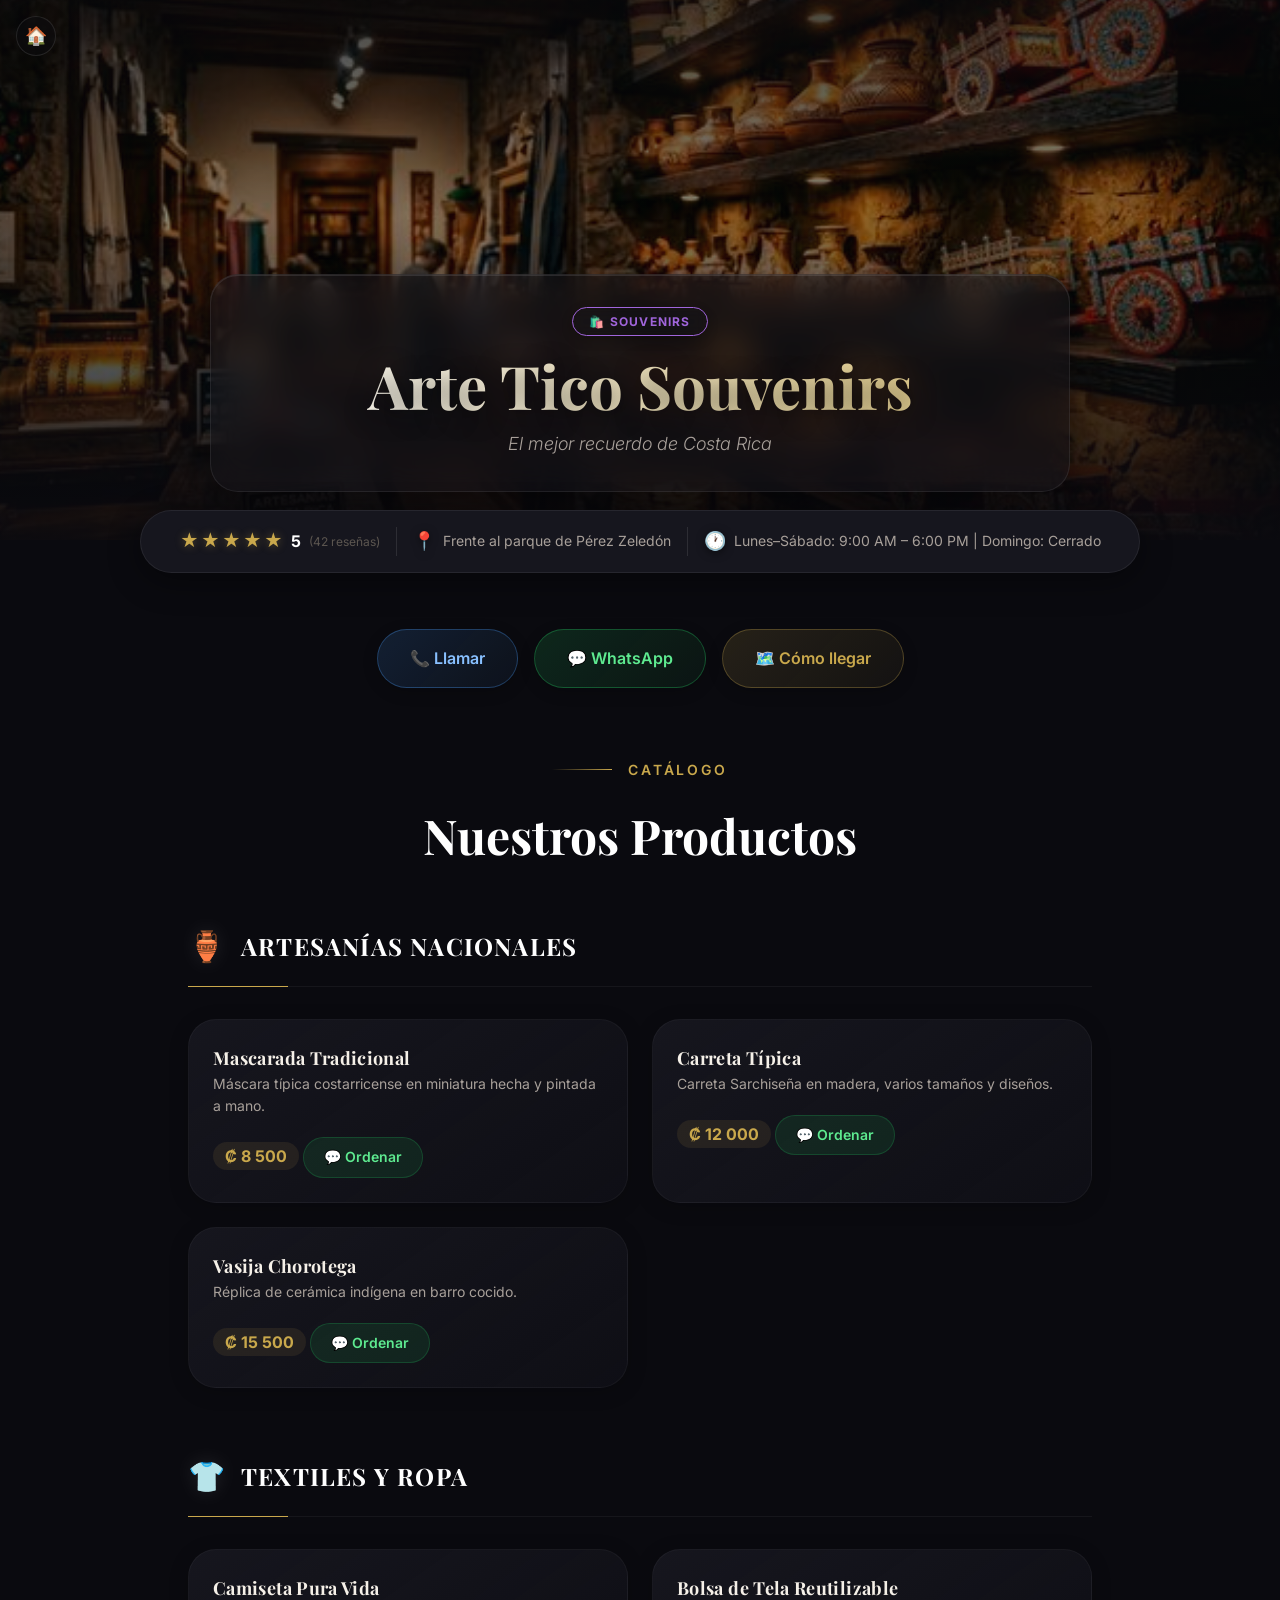
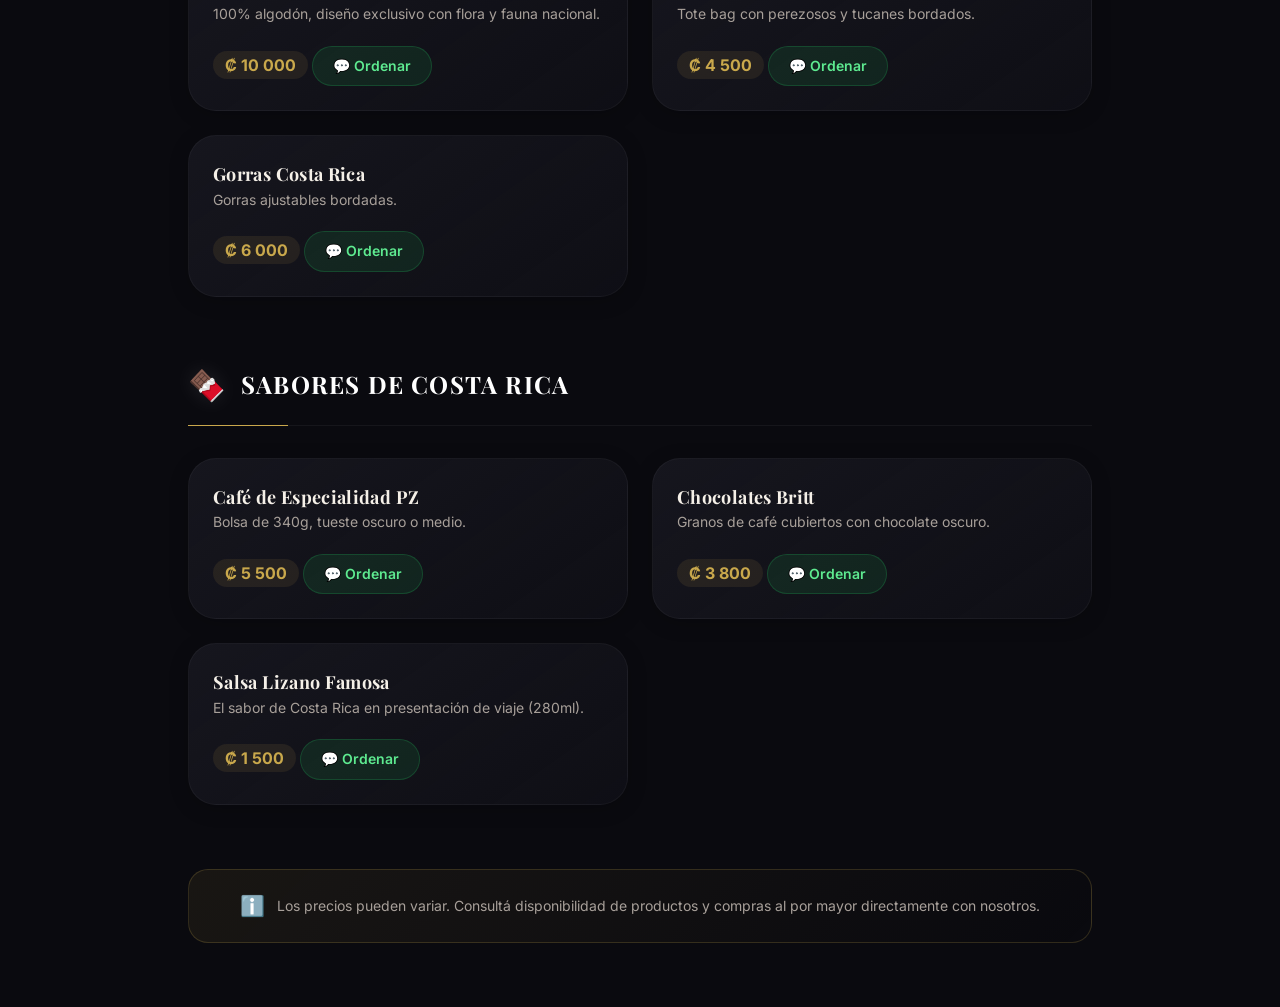
==== arte-tico-souvenirs/index.html @ e00888d3 "Inicio demo guía pz" ====
<!doctype html>
<html lang="es">
  <head>
    <meta charset="UTF-8" />
    <meta name="viewport" content="width=device-width, initial-scale=1.0" />
    <meta name="description" content="" />
    <!-- set by restaurant.js -->
    <meta property="og:type" content="website" />
    <title>Arte Tico Souvenirs | Guía de Restaurantes PZ</title>
    <link
      rel="icon"
      href="data:image/svg+xml,<svg xmlns='http://www.w3.org/2000/svg' viewBox='0 0 100 100'><text y='.9em' font-size='90'>🛍️</text></svg>"
    />
    <link rel="stylesheet" href="../css/restaurant.css" />

    <script>
      window.PAGE_DATA = { restaurantId: "arte-tico-souvenirs" };
    </script>
  </head>
  <body>
    <a
      href="../index.html"
      class="back-btn"
      aria-label="Ir a la página principal"
    >
      <span aria-hidden="true">🏠</span>
    </a>

    <header class="restaurant-cover" role="banner">
      <div id="coverBg"></div>
      <div class="restaurant-cover__overlay" aria-hidden="true"></div>
      <div class="restaurant-cover__content">
        <span class="restaurant-cover__category" id="coverCategory"></span>
        <h1 class="restaurant-cover__name" id="coverName"></h1>
        <p class="restaurant-cover__tagline" id="coverTagline"></p>
      </div>
    </header>

    <div
      class="info-strip"
      role="complementary"
      aria-label="Información de la tienda"
    >
      <div class="container">
        <div class="info-strip__rating info-strip__item" id="infoRating"></div>
        <div class="info-strip__item" id="infoAddress"></div>
        <div class="info-strip__item" id="infoSchedule"></div>
      </div>
    </div>

    <main class="container" id="main-content" role="main">
      <div
        class="action-btns-desktop"
        id="desktopActions"
        aria-label="Acciones de contacto"
      ></div>

      <section class="menu-section" aria-label="Catálogo de productos">
        <div class="menu-section__header">
          <div class="section-label">
            <span class="section-label__line" aria-hidden="true"></span>
            <span class="section-label__text">Catálogo</span>
          </div>
          <h2 class="menu-section__title">Nuestros Productos</h2>
        </div>
        <div id="menuContainer"></div>
        <div class="menu-note" role="note">
          <span aria-hidden="true">ℹ️</span>
          <span
            >Los precios pueden variar. Consultá disponibilidad de productos y
            compras al por mayor directamente con nosotros.</span
          >
        </div>
      </section>
    </main>

    <div class="fab-bar" role="complementary" aria-label="Contacto rápido">
      <a
        class="fab-btn fab-btn--call"
        id="fabCall"
        aria-label="Llamar a la tienda"
        >📞 Llamar</a
      >
      <a
        class="fab-btn fab-btn--whatsapp"
        id="fabWhatsApp"
        target="_blank"
        rel="noopener"
        aria-label="Contactar por WhatsApp"
        >💬 WhatsApp</a
      >
    </div>

    <script src="../data/restaurants.js"></script>
    <script src="../js/restaurant.js"></script>
  </body>
</html>
---- css/restaurant.css ----
/* ============================================================
   RESTAURANT.CSS — Página Individual de Restaurante
   Guía de Restaurantes · Pérez Zeledón
   (Rediseño Premium Elegante)
   ============================================================ */

@import url('https://fonts.googleapis.com/css2?family=Playfair+Display:ital,wght@0,400;0,600;0,700;1,400&family=Inter:wght@300;400;500;600&display=swap');
@import '../../css/variables.css';

/* ── Reset & Base ──────────────────────────────────────────── */
*, *::before, *::after { box-sizing: border-box; margin: 0; padding: 0; }
html { scroll-behavior: smooth; }

body {
  font-family: var(--font-body);
  background-color: var(--color-bg-primary);
  color: var(--color-text-primary);
  line-height: 1.6;
  -webkit-font-smoothing: antialiased;
  overflow-x: hidden;
}

img { display: block; max-width: 100%; }
a { color: inherit; text-decoration: none; }
button { cursor: pointer; border: none; background: none; font-family: inherit; }

.container {
  max-width: 1000px; /* Wider container for grid layouts */
  margin-inline: auto;
  padding-inline: var(--container-pad);
}

/* ── Back Button ─────────────────────────────────────────── */
.back-btn {
  position: fixed;
  top: var(--space-4);
  left: var(--space-4);
  z-index: 200;
  display: flex;
  align-items: center;
  justify-content: center;
  width: 40px;
  height: 40px;
  background: rgba(10, 10, 15, 0.4);
  backdrop-filter: blur(12px);
  -webkit-backdrop-filter: blur(12px);
  border: 1px solid rgba(255, 255, 255, 0.1);
  border-radius: 50%;
  font-size: var(--text-lg);
  color: var(--color-text-primary);
  transition: all var(--transition-base);
  box-shadow: 0 4px 20px rgba(0, 0, 0, 0.2);
}

.back-btn:hover {
  background: rgba(10, 10, 15, 0.8);
  border-color: var(--color-gold);
  color: var(--color-gold);
  transform: scale(1.05);
}

/* ── Cover Header ────────────────────────────────────────── */
.restaurant-cover {
  position: relative;
  height: clamp(380px, 60vh, 550px);
  overflow: hidden;
  display: flex;
  align-items: flex-end;
  justify-content: center;
}

.restaurant-cover__bg {
  position: absolute; inset: 0;
  object-fit: cover;
  width: 100%; height: 100%;
  filter: brightness(0.65) saturate(1.2);
  transform: scale(1.02);
  transition: transform var(--transition-slow);
}

.restaurant-cover__placeholder-bg {
  position: absolute; inset: 0;
  display: flex;
  align-items: center;
  justify-content: center;
  font-size: 8rem;
  background: linear-gradient(160deg, var(--color-bg-secondary), var(--color-bg-card));
  opacity: 0.8;
}

.restaurant-cover__overlay {
  position: absolute; inset: 0;
  background: linear-gradient(
    to bottom,
    rgba(10, 10, 15, 0.6) 0%,
    rgba(10, 10, 15, 0.2) 40%,
    rgba(10, 10, 15, 0.95) 100%
  );
}

/* Glassmorphism Name Card */
.restaurant-cover__content {
  position: relative;
  z-index: 2;
  width: 100%;
  max-width: 860px;
  text-align: center;
  padding: var(--space-8) var(--space-6);
  margin-bottom: var(--space-12);
  background: rgba(20, 20, 28, 0.45);
  backdrop-filter: blur(16px);
  -webkit-backdrop-filter: blur(16px);
  border: 1px solid rgba(255, 255, 255, 0.08);
  border-radius: var(--radius-xl);
  box-shadow: 0 20px 40px rgba(0, 0, 0, 0.4), inset 0 1px 0 rgba(255, 255, 255, 0.1);
  transform: translateY(20px);
  animation: floatUp 0.8s cubic-bezier(0.16, 1, 0.3, 1) forwards;
  opacity: 0;
}

@keyframes floatUp {
  to { transform: translateY(0); opacity: 1; }
}

.restaurant-cover__category {
  display: inline-flex;
  align-items: center;
  gap: var(--space-2);
  padding: var(--space-1) var(--space-4);
  border-radius: var(--radius-full);
  font-size: var(--text-xs);
  font-weight: 700;
  letter-spacing: 0.1em;
  text-transform: uppercase;
  margin-bottom: var(--space-4);
  border: 1px solid;
  backdrop-filter: blur(6px);
  box-shadow: 0 4px 12px rgba(0,0,0,0.2);
}

.restaurant-cover__name {
  font-family: var(--font-display);
  font-size: clamp(var(--text-4xl), 6vw, var(--text-6xl));
  font-weight: 700;
  line-height: 1.1;
  text-shadow: 0 4px 24px rgba(0,0,0,0.6);
  margin-bottom: var(--space-3);
  background: linear-gradient(to right, #FFF, var(--color-gold-light));
  -webkit-background-clip: text;
  -webkit-text-fill-color: transparent;
}

.restaurant-cover__tagline {
  font-size: var(--text-lg);
  color: var(--color-text-secondary);
  font-style: italic;
  font-weight: 300;
}

/* ── Info Strip ─────────────────────────────────────────── */
.info-strip {
  position: relative;
  z-index: 3;
  margin-top: -30px; /* Pulls it up into the cover */
  padding-bottom: var(--space-6);
}

.info-strip .container {
  display: flex;
  flex-wrap: wrap;
  gap: var(--space-4);
  align-items: center;
  justify-content: center;
  background: var(--color-bg-card);
  padding: var(--space-4) var(--space-8);
  border-radius: var(--radius-full);
  border: 1px solid var(--color-border-glass);
  box-shadow: 0 8px 32px rgba(0, 0, 0, 0.4);
}

.info-strip__item {
  display: flex;
  align-items: center;
  gap: var(--space-2);
  font-size: var(--text-sm);
  color: var(--color-text-secondary);
}

.info-strip__item .icon {
  font-size: var(--text-lg);
  filter: drop-shadow(0 2px 4px rgba(0,0,0,0.5));
}

.info-strip__rating {
  padding-right: var(--space-4);
  border-right: 1px solid rgba(255,255,255,0.1);
}

.info-strip__item:last-child {
  padding-left: var(--space-4);
  border-left: 1px solid rgba(255,255,255,0.1);
}

.stars {
  display: flex;
  gap: 2px;
  color: var(--color-gold);
  font-size: var(--text-lg);
  text-shadow: 0 0 10px rgba(201,168,76,0.4);
}

.info-strip__rating strong {
  font-size: var(--text-base);
  color: #FFF;
}

.info-strip__rating-count {
  font-size: var(--text-xs);
  color: var(--color-text-muted);
}

/* ── Action Buttons (Desktop) ────────────────────────────── */
.action-btns-desktop {
  display: flex;
  justify-content: center;
  gap: var(--space-4);
  flex-wrap: wrap;
  margin-block: var(--space-8) var(--space-12);
}

.btn-action {
  display: inline-flex;
  align-items: center;
  gap: var(--space-3);
  padding: var(--space-4) var(--space-8);
  border-radius: var(--radius-full);
  font-size: var(--text-base);
  font-weight: 600;
  transition: all var(--transition-spring);
  border: 1px solid transparent;
  box-shadow: 0 4px 15px rgba(0,0,0,0.2);
}

.btn-action--call {
  background: linear-gradient(135deg, rgba(74, 158, 255, 0.15), rgba(74, 158, 255, 0.05));
  border-color: rgba(74, 158, 255, 0.3);
  color: #88C0FF;
}

.btn-action--call:hover {
  background: linear-gradient(135deg, rgba(74, 158, 255, 0.25), rgba(74, 158, 255, 0.1));
  border-color: #88C0FF;
  transform: translateY(-3px);
  box-shadow: 0 10px 25px rgba(74, 158, 255, 0.25);
  color: #FFF;
}

.btn-action--whatsapp {
  background: linear-gradient(135deg, rgba(37, 211, 102, 0.15), rgba(37, 211, 102, 0.05));
  border-color: rgba(37, 211, 102, 0.3);
  color: #5EEA90;
}

.btn-action--whatsapp:hover {
  background: linear-gradient(135deg, rgba(37, 211, 102, 0.25), rgba(37, 211, 102, 0.1));
  border-color: #5EEA90;
  transform: translateY(-3px);
  box-shadow: 0 10px 25px rgba(37, 211, 102, 0.25);
  color: #FFF;
}

.btn-action--maps {
  background: linear-gradient(135deg, rgba(201, 168, 76, 0.15), rgba(201, 168, 76, 0.05));
  border-color: rgba(201, 168, 76, 0.3);
  color: var(--color-gold);
}

.btn-action--maps:hover {
  background: linear-gradient(135deg, rgba(201, 168, 76, 0.25), rgba(201, 168, 76, 0.1));
  border-color: var(--color-gold-light);
  transform: translateY(-3px);
  box-shadow: 0 10px 25px rgba(201, 168, 76, 0.25);
  color: #FFF;
}

/* ── Menu Section ────────────────────────────────────────── */
.menu-section {
  padding-block: var(--space-4) var(--space-16);
}

.menu-section__header {
  text-align: center;
  margin-bottom: var(--space-12);
}

.section-label {
  display: inline-flex;
  align-items: center;
  justify-content: center;
  gap: var(--space-4);
  margin-bottom: var(--space-4);
}

.section-label__line {
  height: 1px;
  width: 60px;
  background: linear-gradient(90deg, transparent, var(--color-gold));
}

.section-label__line:last-child {
  background: linear-gradient(270deg, transparent, var(--color-gold));
}

.section-label__text {
  font-size: var(--text-sm);
  letter-spacing: 0.2em;
  text-transform: uppercase;
  color: var(--color-gold);
  font-weight: 600;
}

.menu-section__title {
  font-family: var(--font-display);
  font-size: var(--text-5xl);
  font-weight: 700;
  color: #FFF;
}

/* Menu Category Block */
.menu-category {
  margin-bottom: var(--space-16);
}

.menu-category__header {
  display: flex;
  align-items: center;
  gap: var(--space-4);
  margin-bottom: var(--space-8);
  padding-bottom: var(--space-4);
  border-bottom: 1px solid rgba(255,255,255,0.05);
  position: relative;
}

.menu-category__header::after {
  content: '';
  position: absolute;
  bottom: -1px; left: 0;
  width: 100px; height: 1px;
  background: var(--color-gold);
}

.menu-category__icon {
  font-size: var(--text-3xl);
  filter: drop-shadow(0 0 10px rgba(255,255,255,0.1));
}

.menu-category__info {
  flex: 1;
}

.menu-category__name {
  font-family: var(--font-display);
  font-size: var(--text-2xl);
  font-weight: 700;
  letter-spacing: 0.05em;
  color: #FFF;
}

.menu-category__price-badge {
  display: inline-block;
  padding: var(--space-2) var(--space-4);
  background: linear-gradient(135deg, var(--color-gold), var(--color-gold-dark));
  color: #0A0A0F;
  border-radius: var(--radius-full);
  font-size: var(--text-sm);
  font-weight: 700;
  box-shadow: 0 4px 15px rgba(201, 168, 76, 0.4);
}

/* Menu Items List - CSS Grid layout */
.menu-items-list {
  display: grid;
  grid-template-columns: repeat(auto-fill, minmax(360px, 1fr));
  gap: var(--space-6);
}

.menu-item {
  display: flex;
  flex-direction: column;
  padding: var(--space-6);
  background: linear-gradient(145deg, var(--color-bg-card), rgba(20, 20, 28, 0.5));
  border: 1px solid rgba(255,255,255,0.04);
  border-radius: var(--radius-xl);
  transition: all var(--transition-base);
  position: relative;
  overflow: hidden;
  box-shadow: 0 4px 20px rgba(0,0,0,0.2);
}

.menu-item::before {
  content: '';
  position: absolute;
  top: 0; left: 0; right: 0;
  height: 2px;
  background: linear-gradient(90deg, transparent, var(--color-gold), transparent);
  opacity: 0;
  transform: translateX(-100%);
  transition: all 0.5s ease;
}

.menu-item:hover {
  transform: translateY(-4px);
  border-color: rgba(201, 168, 76, 0.3);
  box-shadow: 0 10px 30px rgba(0,0,0,0.4), 0 0 20px rgba(201, 168, 76, 0.05);
  background: linear-gradient(145deg, rgba(26, 26, 36, 1), rgba(20, 20, 28, 1));
}

.menu-item:hover::before {
  opacity: 1;
  transform: translateX(100%);
}

.menu-item__header {
  display: flex;
  justify-content: space-between;
  align-items: flex-start;
  gap: var(--space-4);
  margin-bottom: var(--space-3);
}

.menu-item__name {
  font-weight: 700;
  font-size: var(--text-lg);
  color: var(--color-text-primary);
  font-family: var(--font-display);
  letter-spacing: 0.02em;
}

.menu-item__price {
  font-family: var(--font-body);
  font-size: var(--text-base);
  font-weight: 700;
  color: var(--color-gold);
  background: rgba(201, 168, 76, 0.1);
  padding: var(--space-1) var(--space-3);
  border-radius: var(--radius-full);
  white-space: nowrap;
}

.menu-item__desc {
  font-size: var(--text-sm);
  color: var(--color-text-secondary);
  line-height: 1.6;
  margin-bottom: var(--space-5);
  flex-grow: 1;
}

.menu-item__footer {
  margin-top: auto;
  display: flex;
  justify-content: flex-end;
}

.btn-order {
  display: inline-flex;
  align-items: center;
  gap: var(--space-2);
  padding: var(--space-2) var(--space-5);
  background: rgba(37, 211, 102, 0.1);
  border: 1px solid rgba(37, 211, 102, 0.2);
  border-radius: var(--radius-full);
  color: #5EEA90;
  font-size: var(--text-sm);
  font-weight: 600;
  transition: all var(--transition-base);
}

.btn-order:hover {
  background: var(--color-whatsapp);
  border-color: var(--color-whatsapp);
  color: white;
  box-shadow: 0 4px 15px rgba(37, 211, 102, 0.4);
}

/* Menu note */
.menu-note {
  margin-top: var(--space-8);
  padding: var(--space-5);
  background: linear-gradient(135deg, rgba(201, 168, 76, 0.08), rgba(26, 26, 36, 0));
  border: 1px solid rgba(201, 168, 76, 0.2);
  border-radius: var(--radius-lg);
  font-size: var(--text-sm);
  color: var(--color-text-secondary);
  display: flex;
  align-items: center;
  justify-content: center;
  gap: var(--space-3);
  text-align: center;
}

.menu-note span:first-child {
  font-size: var(--text-xl);
}

/* ── Mobile Floating Action Bar ──────────────────────────── */
@media (max-width: 768px) {
  .info-strip .container {
    flex-direction: column;
    gap: var(--space-2);
    border-radius: var(--radius-lg);
    padding: var(--space-5);
  }
  
  .info-strip__rating,
  .info-strip__item:last-child {
    border: none;
    padding: 0;
  }
  
  .action-btns-desktop { display: none; }
  body { padding-bottom: 90px; }
  
  .menu-items-list {
    grid-template-columns: 1fr;
  }
  
  .restaurant-cover__name {
    font-size: clamp(var(--text-3xl), 8vw, var(--text-4xl));
  }
  
  .restaurant-cover__content {
    padding: var(--space-5) var(--space-4);
  }
}

.fab-bar {
  display: none;
  position: fixed;
  bottom: 0; left: 0; right: 0;
  z-index: 100;
  padding: var(--space-3) var(--space-4);
  background: rgba(15, 15, 20, 0.85);
  backdrop-filter: blur(15px);
  -webkit-backdrop-filter: blur(15px);
  border-top: 1px solid rgba(255, 255, 255, 0.05);
  gap: var(--space-3);
  box-shadow: 0 -10px 30px rgba(0,0,0,0.5);
}

@media (max-width: 768px) {
  .fab-bar { display: flex; }
}

.fab-btn {
  flex: 1;
  display: flex;
  align-items: center;
  justify-content: center;
  gap: var(--space-2);
  padding: var(--space-3) var(--space-4);
  border-radius: var(--radius-full);
  font-size: var(--text-sm);
  font-weight: 600;
  transition: all var(--transition-base);
}

.fab-btn--call {
  background: var(--color-call);
  color: #fff;
}

.fab-btn--call:active {
  background: #3a8ef0;
}

.fab-btn--whatsapp {
  background: var(--color-whatsapp);
  color: #fff;
}

.fab-btn--whatsapp:active {
  background: #1fba56;
}

/* ── Animations ─────────────────────────────────────────── */
.animate-in {
  animation: floatUp 0.6s cubic-bezier(0.16, 1, 0.3, 1) forwards;
  opacity: 0;
}
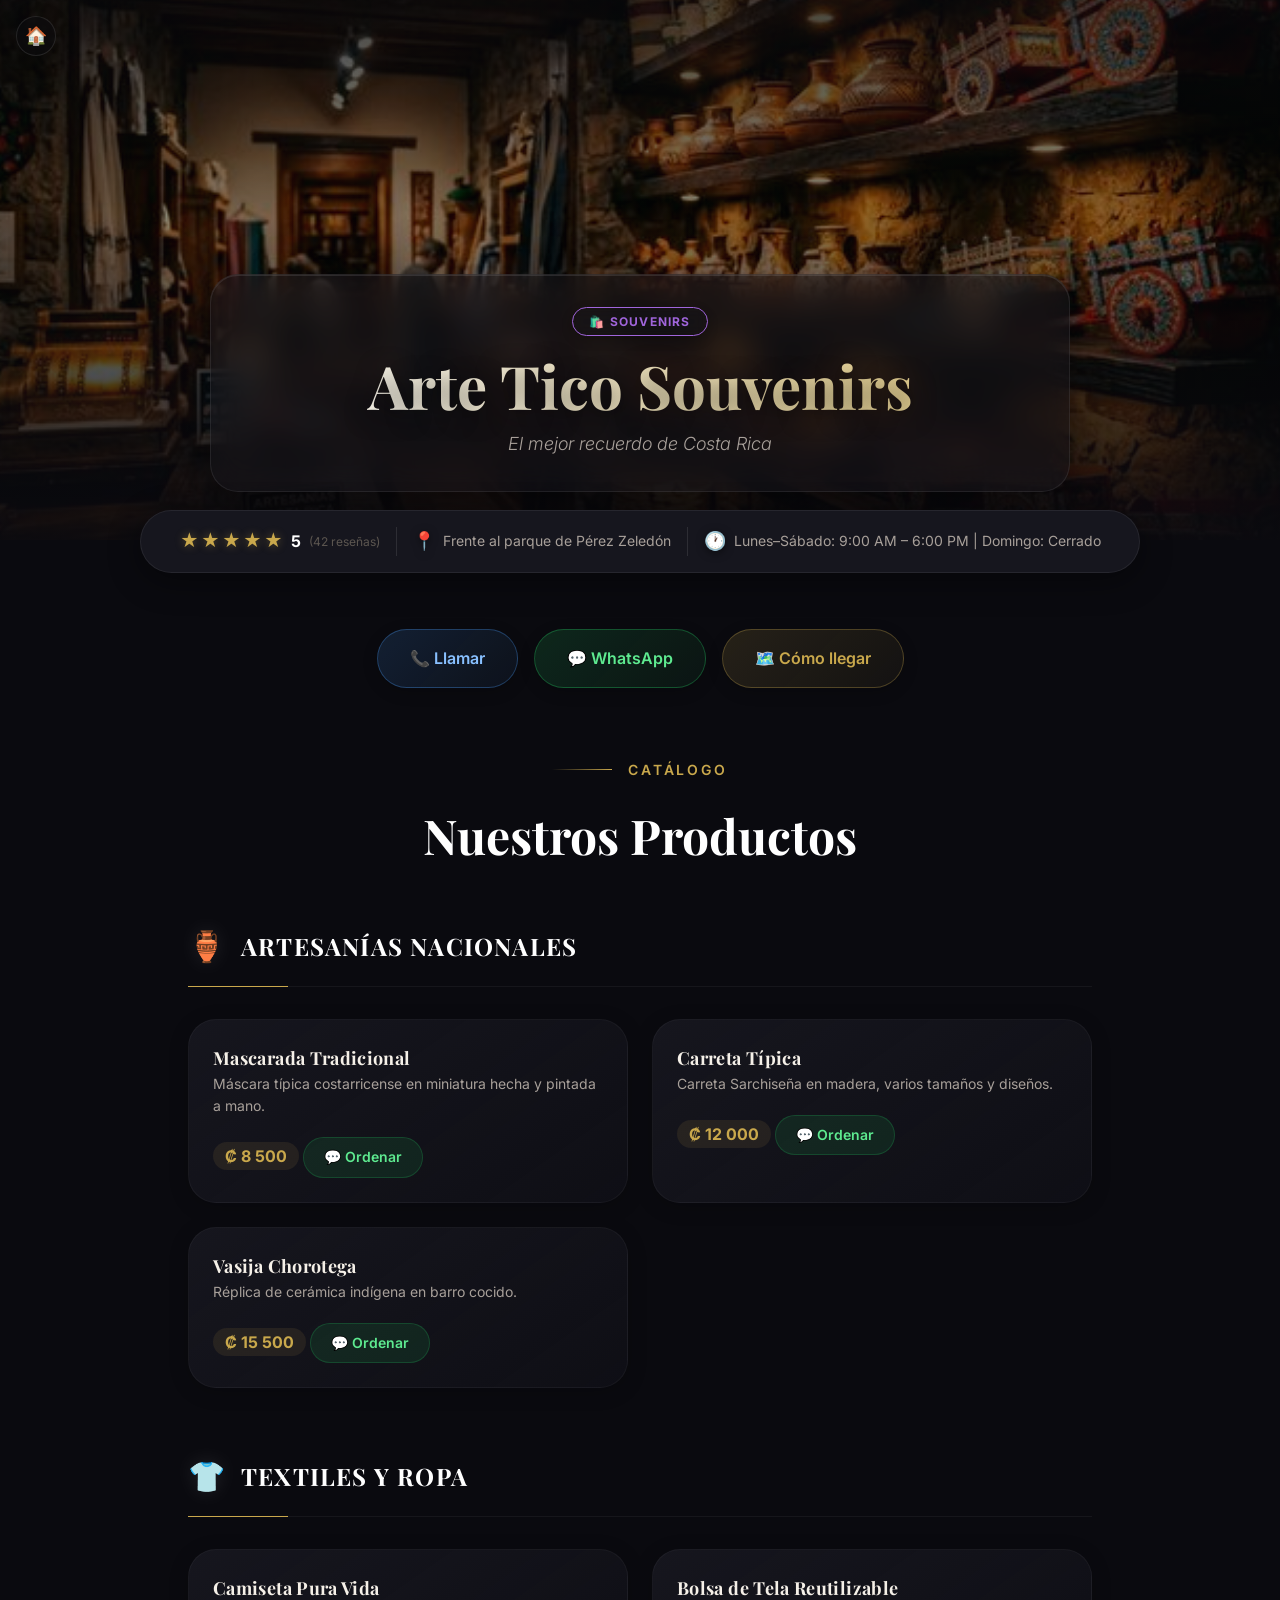
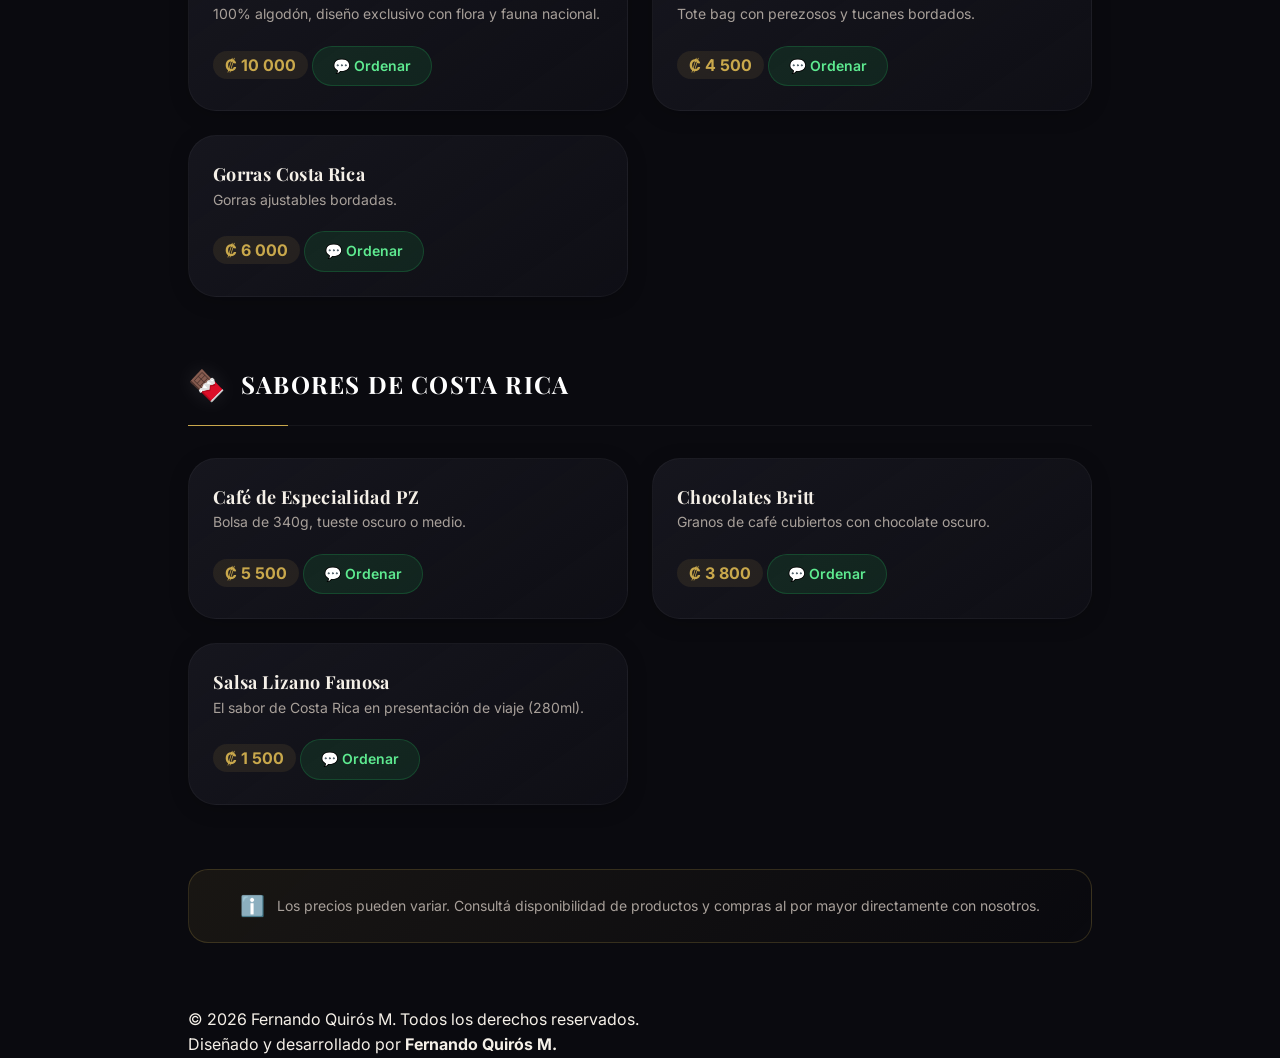
==== commit 695c5305: "feat: add copyright footer to all pages" ====
--- a/arte-tico-souvenirs/index.html
+++ b/arte-tico-souvenirs/index.html
@@ -91,7 +91,22 @@
       >
     </div>
 
+    <!-- Main Footer -->
+    <footer class="site-footer" role="contentinfo">
+      <div class="container">
+        <p class="site-footer__copy">
+          © <span id="footerYear"></span> Fernando Quirós M. Todos los derechos
+          reservados.<br />
+          Diseñado y desarrollado por <strong>Fernando Quirós M.</strong>
+        </p>
+      </div>
+    </footer>
+
     <script src="../data/restaurants.js"></script>
     <script src="../js/restaurant.js"></script>
+    <script>
+      const yearSpan = document.getElementById("footerYear");
+      if (yearSpan) yearSpan.textContent = new Date().getFullYear();
+    </script>
   </body>
 </html>
--- a/css/restaurant.css
+++ b/css/restaurant.css
@@ -5,7 +5,7 @@
    ============================================================ */
 
 @import url('https://fonts.googleapis.com/css2?family=Playfair+Display:ital,wght@0,400;0,600;0,700;1,400&family=Inter:wght@300;400;500;600&display=swap');
-@import '../../css/variables.css';
+@import 'variables.css';
 
 /* ── Reset & Base ──────────────────────────────────────────── */
 *, *::before, *::after { box-sizing: border-box; margin: 0; padding: 0; }
@@ -147,6 +147,7 @@
   margin-bottom: var(--space-3);
   background: linear-gradient(to right, #FFF, var(--color-gold-light));
   -webkit-background-clip: text;
+  background-clip: text;
   -webkit-text-fill-color: transparent;
 }
 
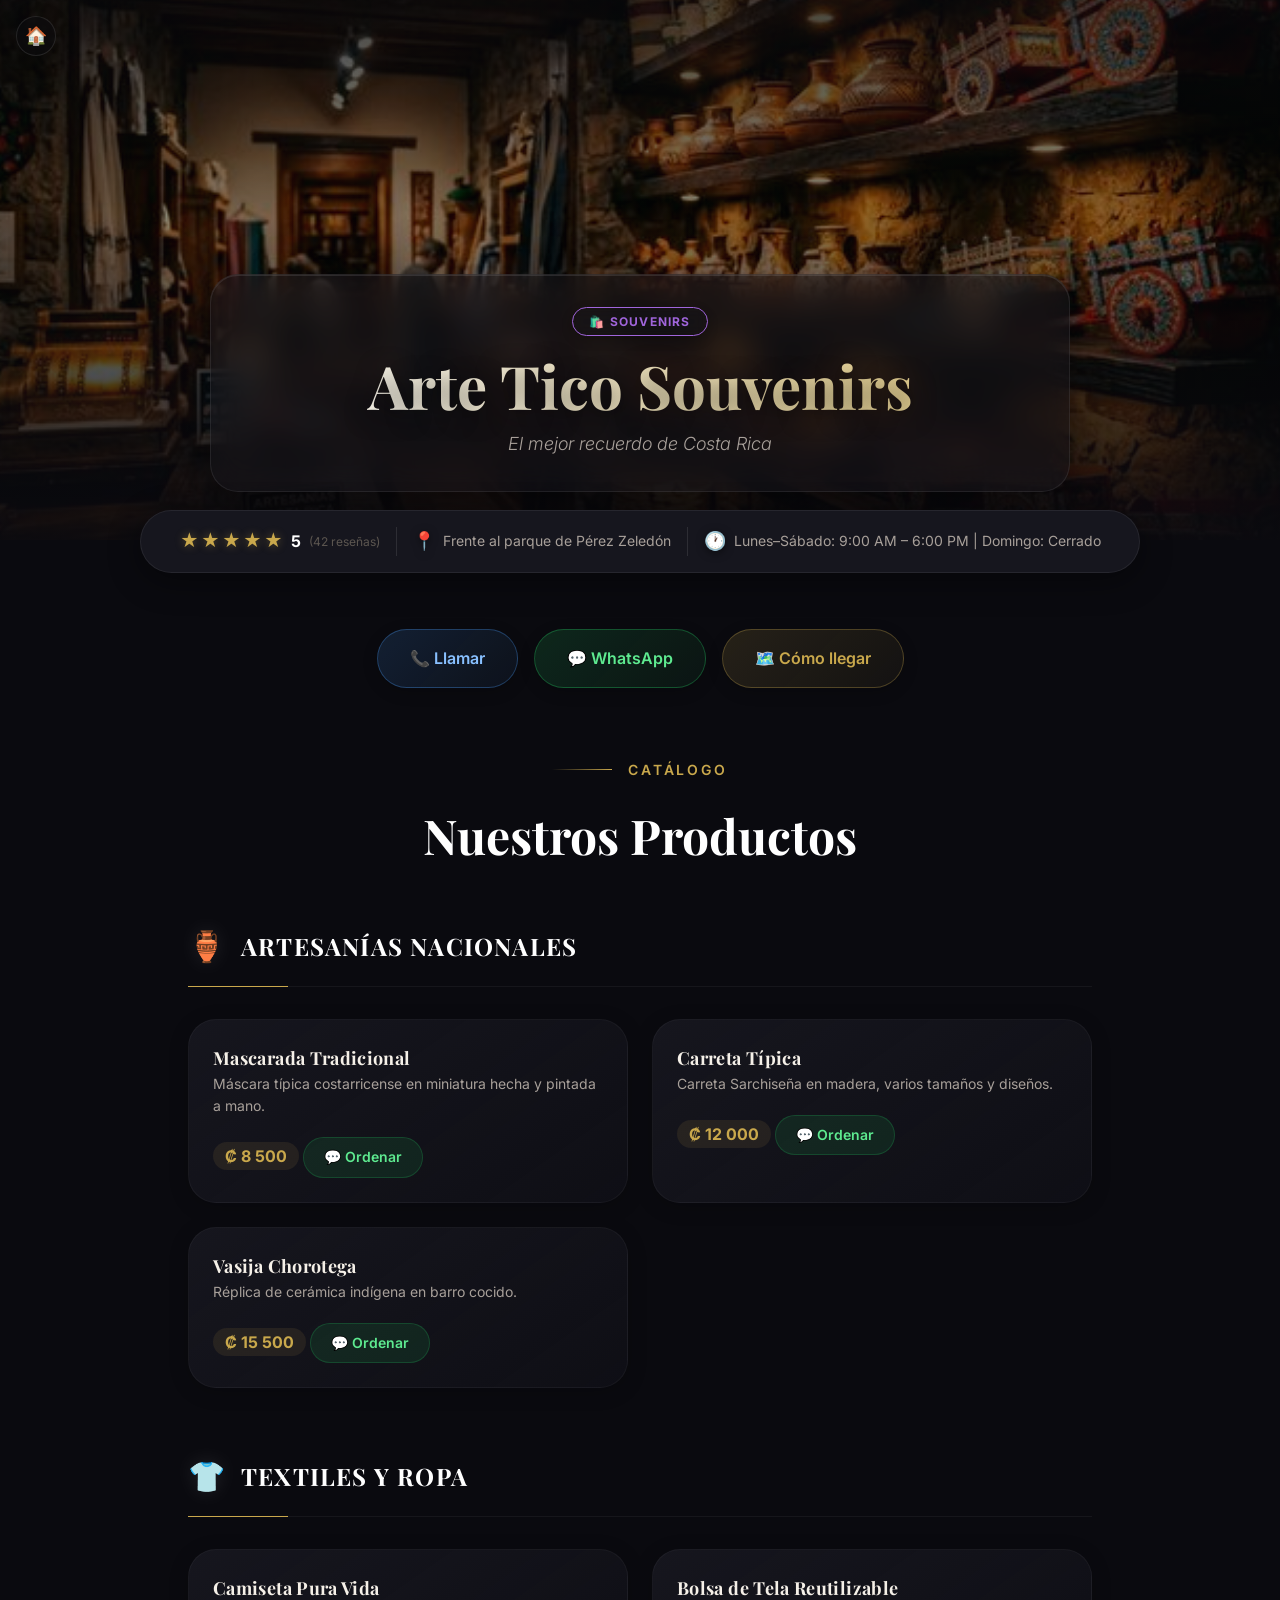
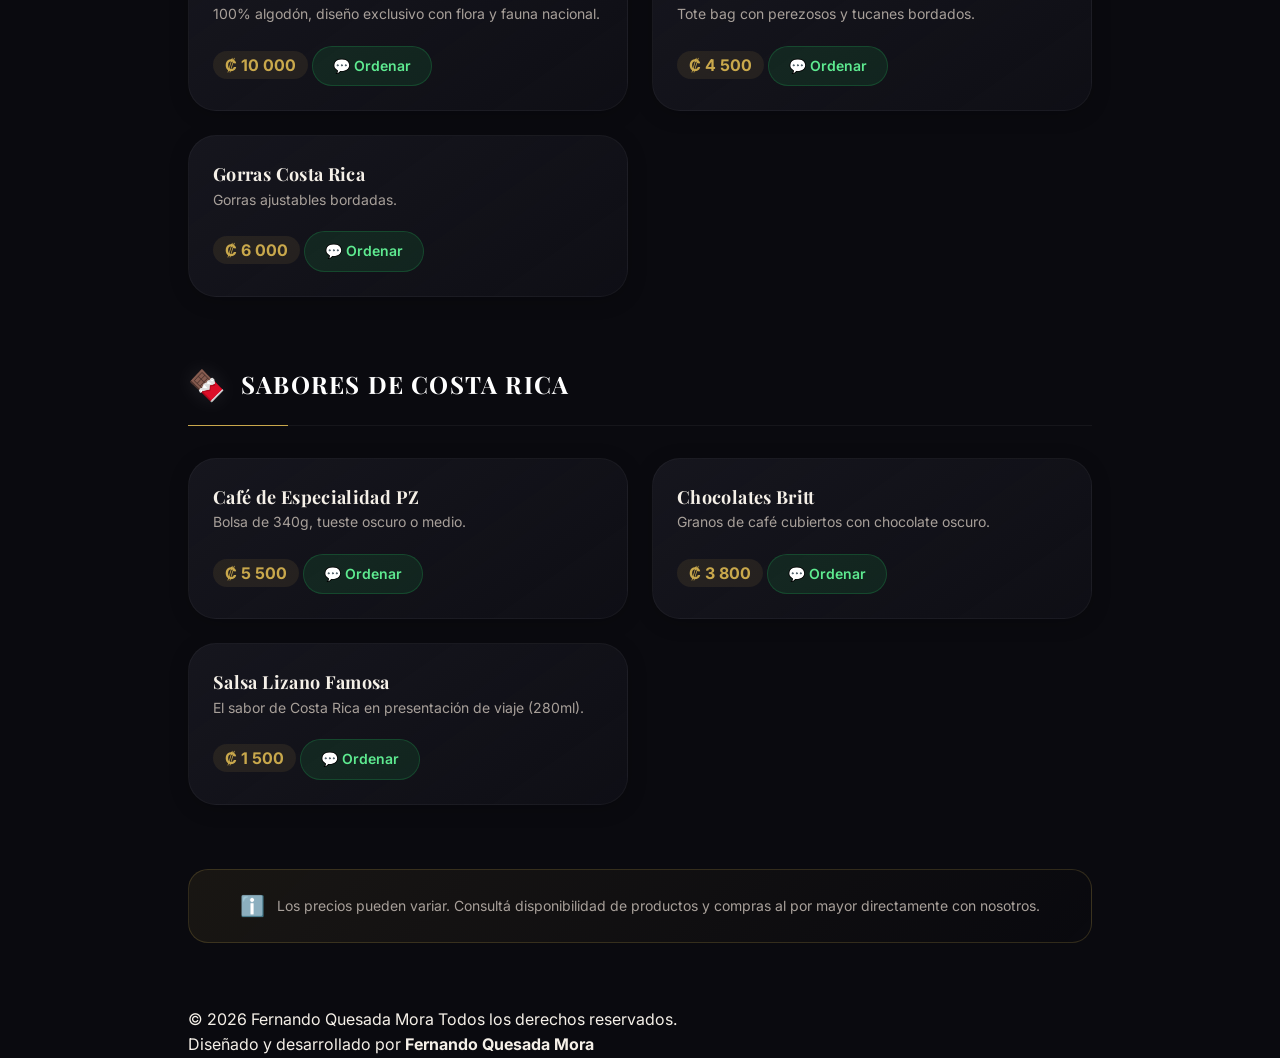
==== commit f93700e3: "fix: update full name dynamically generated" ====
--- a/arte-tico-souvenirs/index.html
+++ b/arte-tico-souvenirs/index.html
@@ -95,9 +95,9 @@
     <footer class="site-footer" role="contentinfo">
       <div class="container">
         <p class="site-footer__copy">
-          © <span id="footerYear"></span> Fernando Quirós M. Todos los derechos
-          reservados.<br />
-          Diseñado y desarrollado por <strong>Fernando Quirós M.</strong>
+          © <span id="footerYear"></span> Fernando Quesada Mora Todos los
+          derechos reservados.<br />
+          Diseñado y desarrollado por <strong>Fernando Quesada Mora</strong>
         </p>
       </div>
     </footer>
